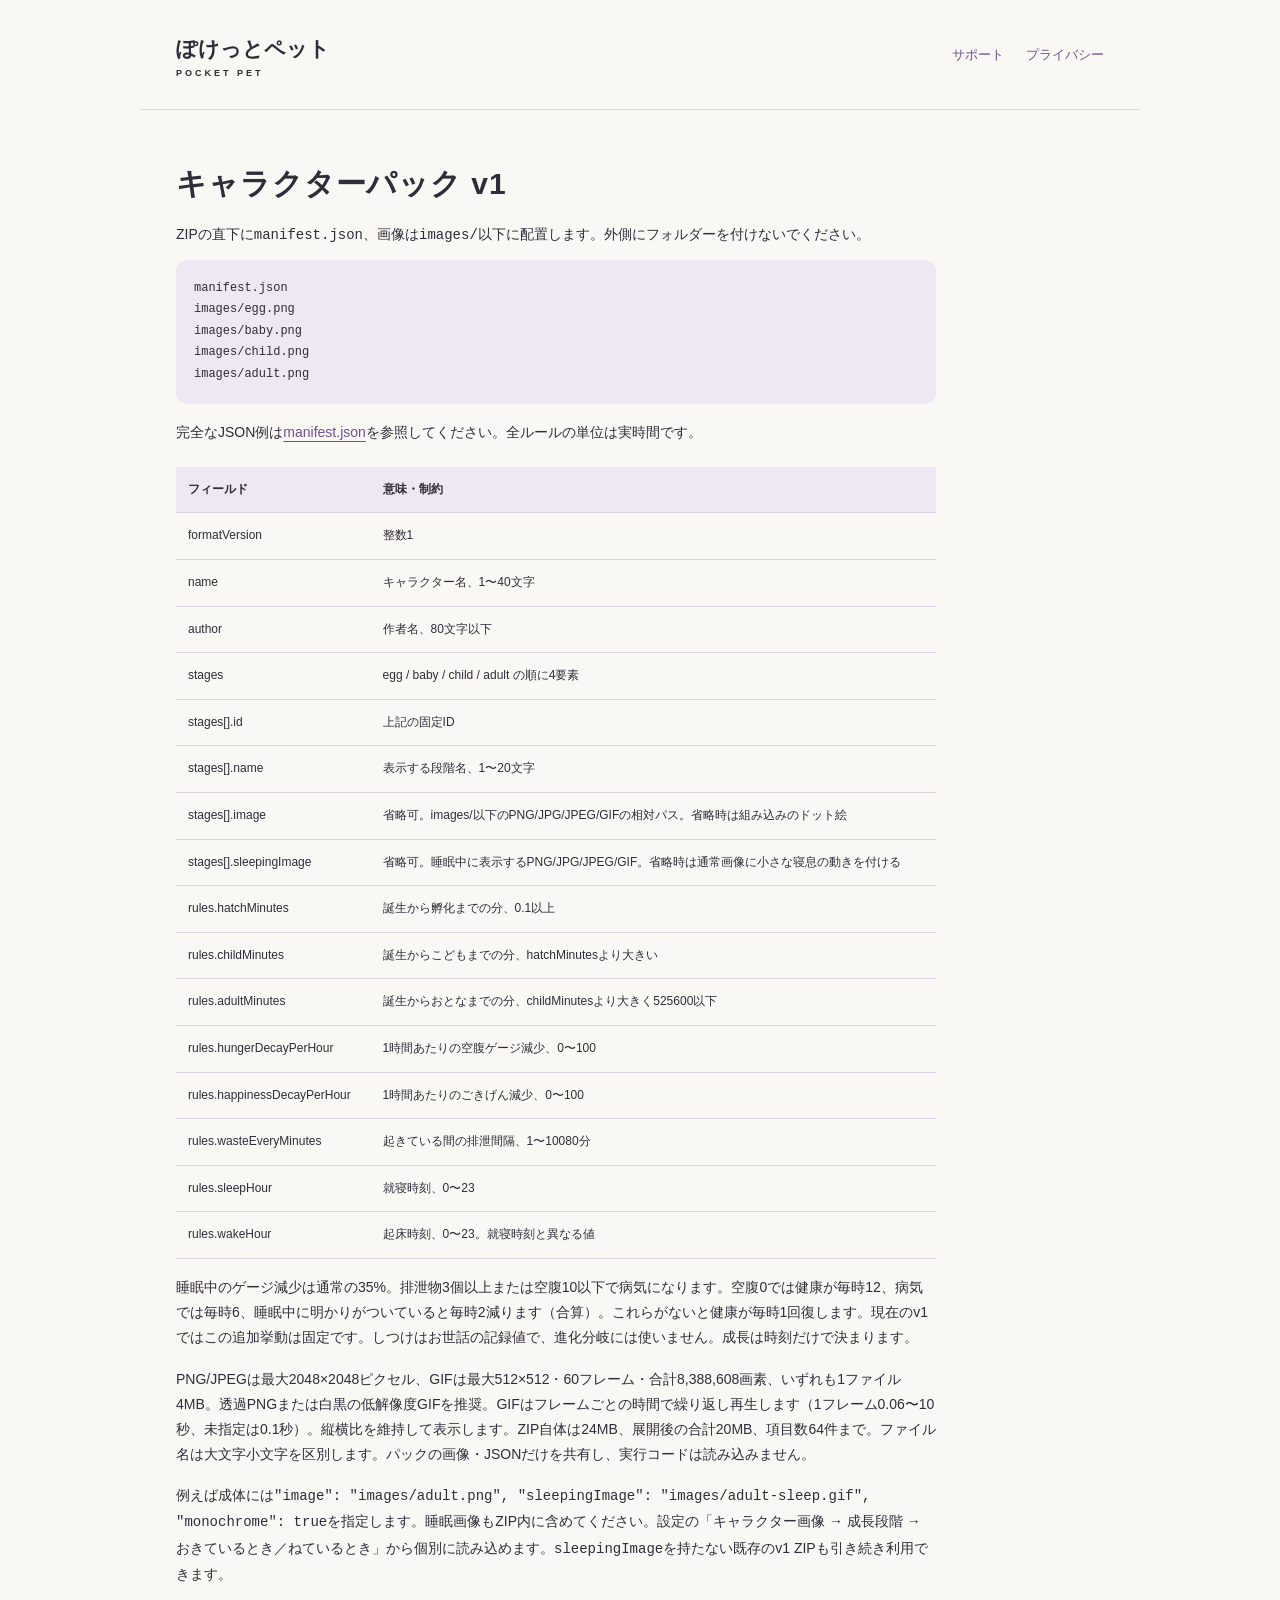
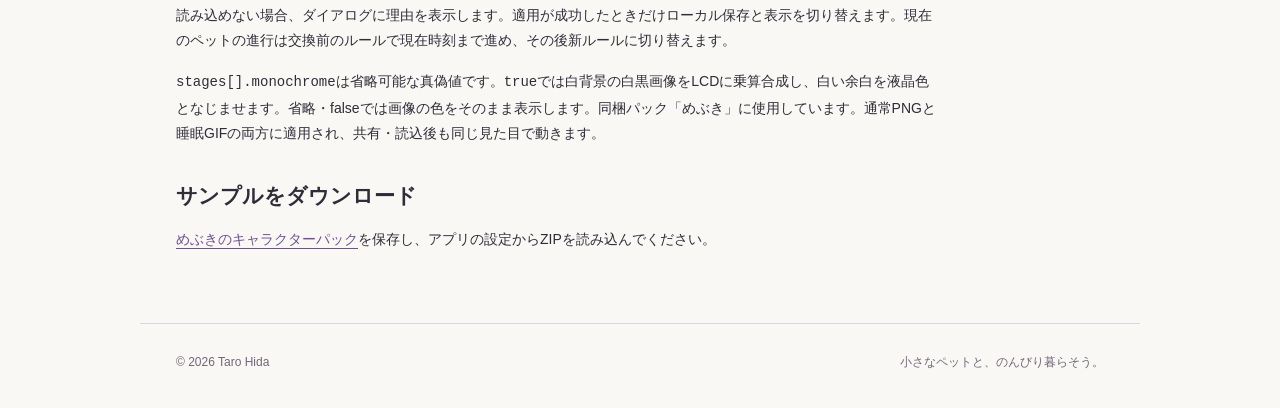
==== character-pack.html @ 826ddc8f "Publish PocketPet support and privacy pages" ====
<!doctype html>
<html lang="ja"><head><meta charset="utf-8"><meta name="viewport" content="width=device-width, initial-scale=1">
<meta name="description" content="ぽけっとペットの使い方、お問い合わせ、プライバシーポリシー。3つのボタンで育てるドットペット。">
<title>キャラクターパック形式 | ぽけっとペット</title><link rel="icon" href="mebuki.png"><link rel="stylesheet" href="style.css"></head>
<body><header><a class="brand" href="index.html">ぽけっとペット<span>POCKET PET</span></a><nav aria-label="メイン"><a href="index.html">サポート</a><a href="privacy.html">プライバシー</a></nav></header>
<main><article class="document"><h1>キャラクターパック v1</h1>
<p>ZIPの直下に<code>manifest.json</code>、画像は<code>images/</code>以下に配置します。外側にフォルダーを付けないでください。</p>
<pre><code>manifest.json
images/egg.png
images/baby.png
images/child.png
images/adult.png</code></pre>
<p>完全なJSON例は<a href="manifest.json">manifest.json</a>を参照してください。全ルールの単位は実時間です。</p>
<div class="table-scroll"><table><thead><tr><th>フィールド</th><th>意味・制約</th></tr></thead><tbody>
<tr><td>formatVersion</td><td>整数1</td></tr>
<tr><td>name</td><td>キャラクター名、1〜40文字</td></tr>
<tr><td>author</td><td>作者名、80文字以下</td></tr>
<tr><td>stages</td><td>egg / baby / child / adult の順に4要素</td></tr>
<tr><td>stages[].id</td><td>上記の固定ID</td></tr>
<tr><td>stages[].name</td><td>表示する段階名、1〜20文字</td></tr>
<tr><td>stages[].image</td><td>省略可。images/以下のPNG/JPG/JPEG/GIFの相対パス。省略時は組み込みのドット絵</td></tr>
<tr><td>stages[].sleepingImage</td><td>省略可。睡眠中に表示するPNG/JPG/JPEG/GIF。省略時は通常画像に小さな寝息の動きを付ける</td></tr>
<tr><td>rules.hatchMinutes</td><td>誕生から孵化までの分、0.1以上</td></tr>
<tr><td>rules.childMinutes</td><td>誕生からこどもまでの分、hatchMinutesより大きい</td></tr>
<tr><td>rules.adultMinutes</td><td>誕生からおとなまでの分、childMinutesより大きく525600以下</td></tr>
<tr><td>rules.hungerDecayPerHour</td><td>1時間あたりの空腹ゲージ減少、0〜100</td></tr>
<tr><td>rules.happinessDecayPerHour</td><td>1時間あたりのごきげん減少、0〜100</td></tr>
<tr><td>rules.wasteEveryMinutes</td><td>起きている間の排泄間隔、1〜10080分</td></tr>
<tr><td>rules.sleepHour</td><td>就寝時刻、0〜23</td></tr>
<tr><td>rules.wakeHour</td><td>起床時刻、0〜23。就寝時刻と異なる値</td></tr>
</tbody></table></div>
<p>睡眠中のゲージ減少は通常の35%。排泄物3個以上または空腹10以下で病気になります。空腹0では健康が毎時12、病気では毎時6、睡眠中に明かりがついていると毎時2減ります（合算）。これらがないと健康が毎時1回復します。現在のv1ではこの追加挙動は固定です。しつけはお世話の記録値で、進化分岐には使いません。成長は時刻だけで決まります。</p>
<p>PNG/JPEGは最大2048×2048ピクセル、GIFは最大512×512・60フレーム・合計8,388,608画素、いずれも1ファイル4MB。透過PNGまたは白黒の低解像度GIFを推奨。GIFはフレームごとの時間で繰り返し再生します（1フレーム0.06〜10秒、未指定は0.1秒）。縦横比を維持して表示します。ZIP自体は24MB、展開後の合計20MB、項目数64件まで。ファイル名は大文字小文字を区別します。パックの画像・JSONだけを共有し、実行コードは読み込みません。</p>
<p>例えば成体には<code>&quot;image&quot;: &quot;images/adult.png&quot;, &quot;sleepingImage&quot;: &quot;images/adult-sleep.gif&quot;, &quot;monochrome&quot;: true</code>を指定します。睡眠画像もZIP内に含めてください。設定の「キャラクター画像 → 成長段階 → おきているとき／ねているとき」から個別に読み込めます。<code>sleepingImage</code>を持たない既存のv1 ZIPも引き続き利用できます。</p>
<p>読み込めない場合、ダイアログに理由を表示します。適用が成功したときだけローカル保存と表示を切り替えます。現在のペットの進行は交換前のルールで現在時刻まで進め、その後新ルールに切り替えます。</p>
<p><code>stages[].monochrome</code>は省略可能な真偽値です。<code>true</code>では白背景の白黒画像をLCDに乗算合成し、白い余白を液晶色となじませます。省略・falseでは画像の色をそのまま表示します。同梱パック「めぶき」に使用しています。通常PNGと睡眠GIFの両方に適用され、共有・読込後も同じ見た目で動きます。</p>
<h2>サンプルをダウンロード</h2>
<p><a href="MebukiPack.zip">めぶきのキャラクターパック</a>を保存し、アプリの設定からZIPを読み込んでください。</p></article></main><footer>© 2026 Taro Hida<span>小さなペットと、のんびり暮らそう。</span></footer></body></html>
---- style.css ----
:root{color-scheme:light;--paper:#faf8f4;--ink:#302c39;--purple:#6f518f;--line:#ddd5e4;--lcd:#b7c592}*{box-sizing:border-box}body{margin:0;background:var(--paper);color:var(--ink);font-family:-apple-system,BlinkMacSystemFont,"Hiragino Kaku Gothic ProN","Noto Sans JP",sans-serif;line-height:1.8}a{color:var(--purple);text-underline-offset:4px}header,main,footer{max-width:1000px;margin:auto;padding:0 36px}header{display:flex;align-items:center;justify-content:space-between;gap:20px;min-height:110px;border-bottom:1px solid var(--line)}.brand{color:var(--ink);font-size:21px;font-weight:800;text-decoration:none;white-space:nowrap}.brand span{display:block;font-size:9px;letter-spacing:3px;line-height:1.2}nav{display:flex;gap:22px;font-size:13px}nav a{text-decoration:none}h1,h2,h3,p{margin:0}h1{font-size:clamp(32px,5vw,49px);line-height:1.45;letter-spacing:.03em}h2{font-size:27px;line-height:1.5}h3{font-size:17px}.eyebrow{color:var(--purple);font-size:11px;font-weight:700;letter-spacing:.13em;margin-bottom:13px}.hero{display:flex;align-items:center;justify-content:space-between;gap:40px;padding:70px 0}.hero p:not(.eyebrow){margin-top:22px;font-size:14px}.badge{font-size:11px!important;color:#675d72}.pet-window{flex-shrink:0;background:var(--lcd);width:270px;height:260px;border:9px solid #d8cae8;box-shadow:inset 0 0 0 2px #859060;border-radius:42px;display:flex;align-items:center;justify-content:center;flex-direction:column}.pet-window img{image-rendering:pixelated;mix-blend-mode:multiply}.pet-window span{font-size:12px;font-weight:700;color:#39492b}.contact{border:1px solid var(--line);border-radius:22px;padding:32px;display:grid;grid-template-columns:1fr auto;align-items:center;gap:20px;background:#fff}.contact p:not(.eyebrow){font-size:13px;margin-top:10px}.button{display:inline-flex;gap:20px;align-items:center;background:var(--purple);color:white;text-decoration:none;border-radius:100px;padding:13px 22px;font-size:14px;font-weight:600;white-space:nowrap}.contact-note{grid-column:1/-1;color:#706777;max-width:680px}.guide,.faq{padding:60px 0 0}.controls{display:grid;grid-template-columns:repeat(3,1fr);margin-top:28px;gap:20px}.controls article{padding:25px 10px;text-align:center;background:#eee8f4;border-radius:18px}.controls b{width:38px;height:38px;display:inline-flex;align-items:center;justify-content:center;border-radius:50%;background:#bdaccf;box-shadow:0 3px 0 #a18eB5;margin-bottom:15px}.controls p{font-size:13px;margin-top:9px;color:#665c6e}details{border-bottom:1px solid var(--line);padding:20px 0}summary{cursor:pointer;font-weight:650;font-size:15px}details p{font-size:14px;color:#635c69;margin-top:15px;max-width:760px}.faq h2{margin-bottom:16px}footer{margin-top:70px;padding-top:28px;padding-bottom:40px;border-top:1px solid var(--line);font-size:12px;display:flex;justify-content:space-between;gap:15px;color:#716777}.document{max-width:760px;padding:52px 0 0}.document h1{font-size:30px}.document h2{font-size:21px;margin-top:34px}.document p{margin-top:16px;font-size:14px;overflow-wrap:anywhere}.document .list-item{margin-top:7px}pre{background:#eee8f4;padding:18px;border-radius:12px;overflow:auto;font-size:12px}code{font-family:ui-monospace,monospace}a:focus-visible,summary:focus-visible{outline:3px solid #9572b7;outline-offset:5px}@media(max-width:650px){header,main,footer{padding-left:22px;padding-right:22px}header{min-height:100px;align-items:flex-start;justify-content:center;flex-direction:column;gap:10px;padding-top:18px;padding-bottom:18px}nav{gap:20px;font-size:12px}.brand{font-size:19px}.hero{padding:44px 0;gap:30px;flex-direction:column;align-items:flex-start}.hero h1{font-size:38px}.hero .pet-window{align-self:center;width:240px;height:240px}.hero .pet-window img{width:168px;height:168px}.contact{padding:24px;display:block}.contact .button{margin-top:20px;max-width:100%;font-size:13px;padding:12px 17px}.contact .contact-note{margin-top:20px}.guide,.faq{padding-top:44px}.controls{gap:9px}.controls article{padding:22px 4px}.controls h3{font-size:15px}.controls p{font-size:11px}h2{font-size:23px}footer{display:block}footer span{display:block;margin-top:8px}.document h1{font-size:26px}}

.table-scroll{overflow:auto;margin-top:22px}table{border-collapse:collapse;min-width:520px;width:100%;font-size:12px}th,td{text-align:left;padding:12px;border-bottom:1px solid var(--line);vertical-align:top}th{background:#eee8f4}td:first-child{white-space:nowrap}
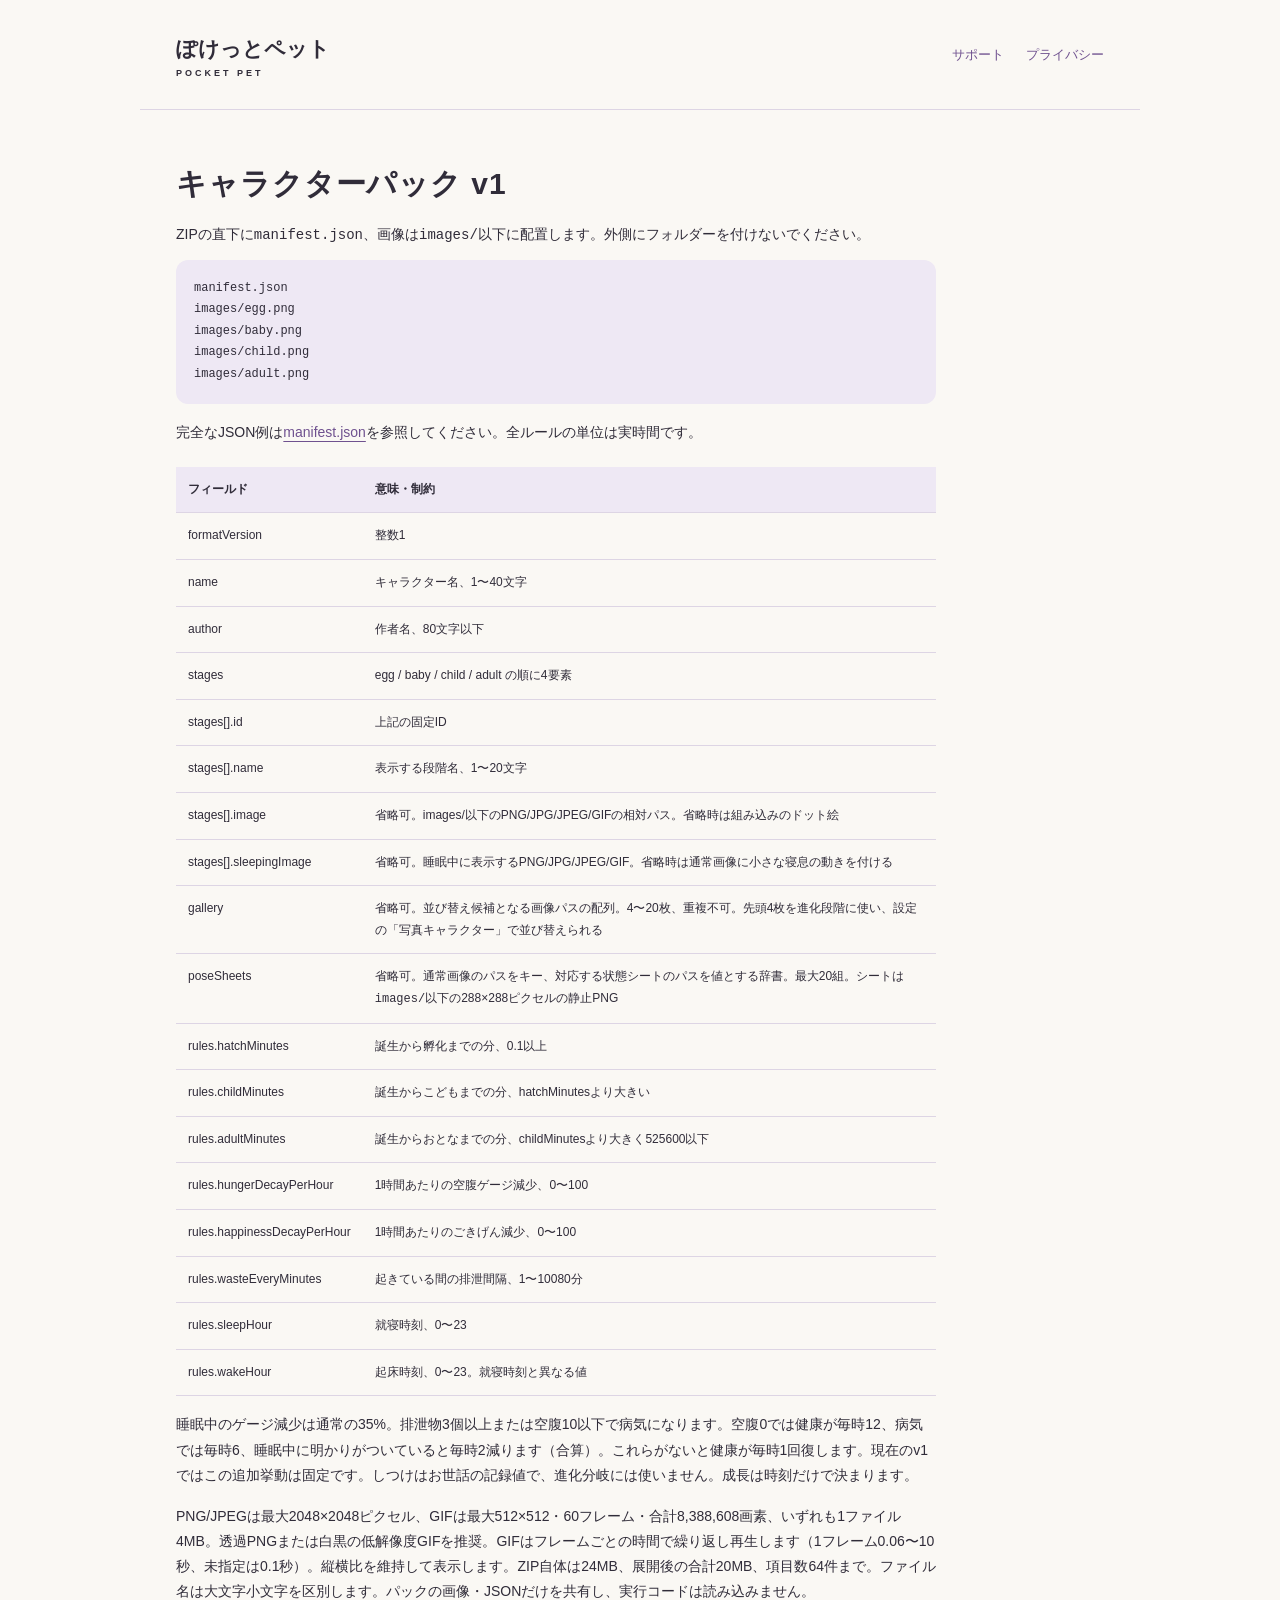
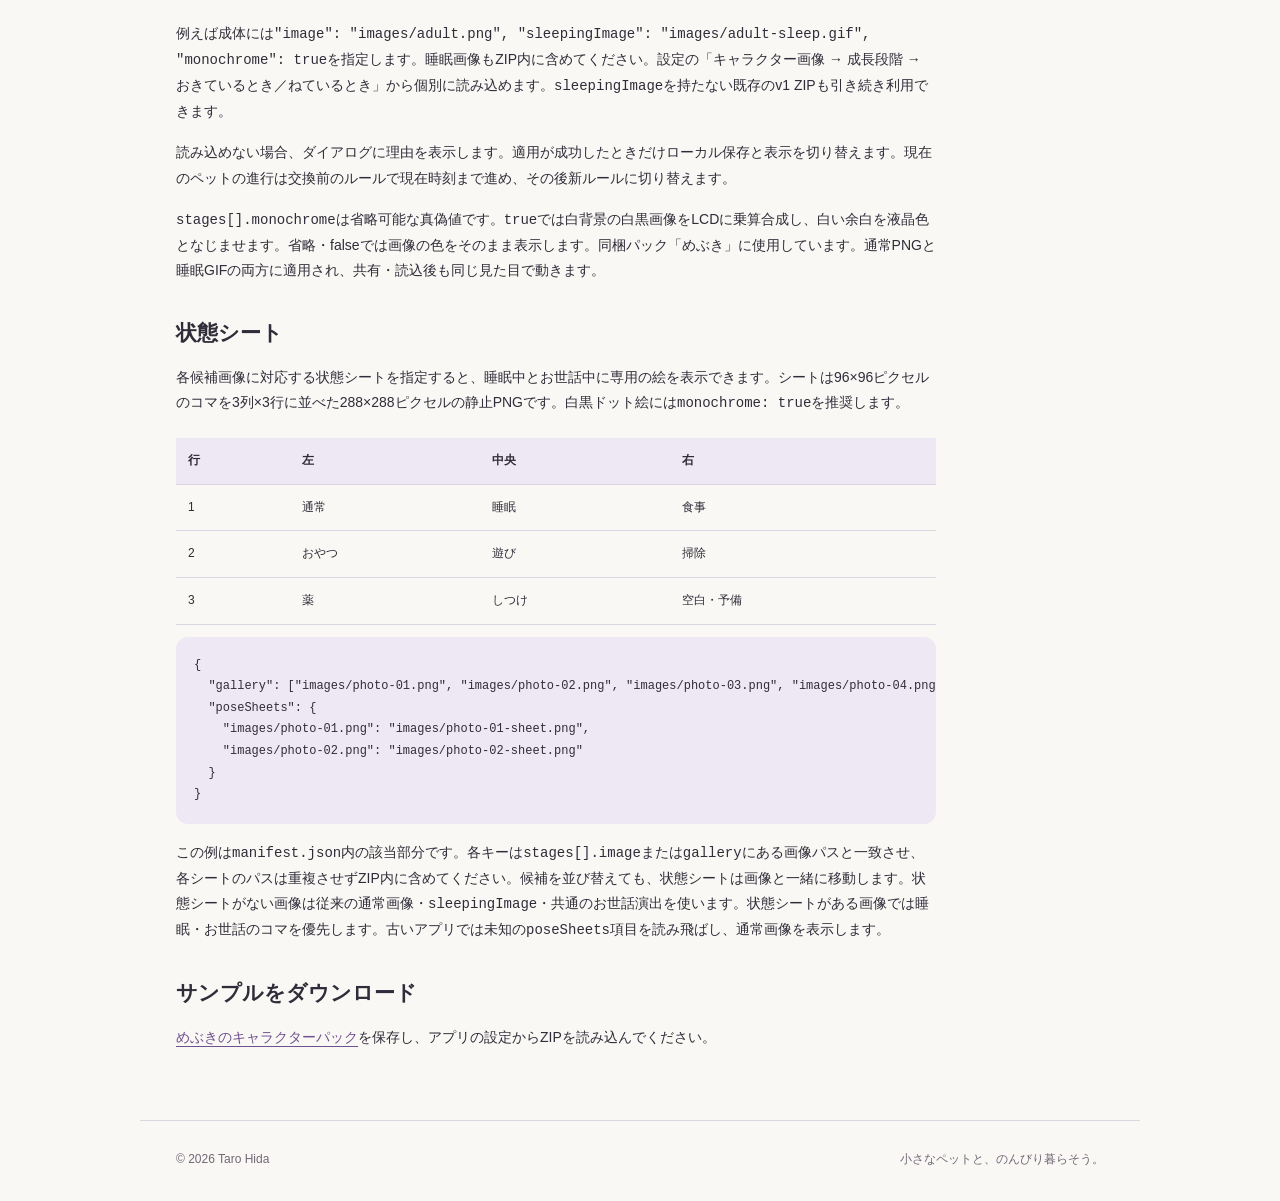
==== commit 98a8bd78: "Document gallery and pose sheet ZIP format" ====
--- a/character-pack.html
+++ b/character-pack.html
@@ -20,6 +20,8 @@
 <tr><td>stages[].name</td><td>表示する段階名、1〜20文字</td></tr>
 <tr><td>stages[].image</td><td>省略可。images/以下のPNG/JPG/JPEG/GIFの相対パス。省略時は組み込みのドット絵</td></tr>
 <tr><td>stages[].sleepingImage</td><td>省略可。睡眠中に表示するPNG/JPG/JPEG/GIF。省略時は通常画像に小さな寝息の動きを付ける</td></tr>
+<tr><td>gallery</td><td>省略可。並び替え候補となる画像パスの配列。4〜20枚、重複不可。先頭4枚を進化段階に使い、設定の「写真キャラクター」で並び替えられる</td></tr>
+<tr><td>poseSheets</td><td>省略可。通常画像のパスをキー、対応する状態シートのパスを値とする辞書。最大20組。シートは<code>images/</code>以下の288×288ピクセルの静止PNG</td></tr>
 <tr><td>rules.hatchMinutes</td><td>誕生から孵化までの分、0.1以上</td></tr>
 <tr><td>rules.childMinutes</td><td>誕生からこどもまでの分、hatchMinutesより大きい</td></tr>
 <tr><td>rules.adultMinutes</td><td>誕生からおとなまでの分、childMinutesより大きく525600以下</td></tr>
@@ -34,5 +36,20 @@
 <p>例えば成体には<code>&quot;image&quot;: &quot;images/adult.png&quot;, &quot;sleepingImage&quot;: &quot;images/adult-sleep.gif&quot;, &quot;monochrome&quot;: true</code>を指定します。睡眠画像もZIP内に含めてください。設定の「キャラクター画像 → 成長段階 → おきているとき／ねているとき」から個別に読み込めます。<code>sleepingImage</code>を持たない既存のv1 ZIPも引き続き利用できます。</p>
 <p>読み込めない場合、ダイアログに理由を表示します。適用が成功したときだけローカル保存と表示を切り替えます。現在のペットの進行は交換前のルールで現在時刻まで進め、その後新ルールに切り替えます。</p>
 <p><code>stages[].monochrome</code>は省略可能な真偽値です。<code>true</code>では白背景の白黒画像をLCDに乗算合成し、白い余白を液晶色となじませます。省略・falseでは画像の色をそのまま表示します。同梱パック「めぶき」に使用しています。通常PNGと睡眠GIFの両方に適用され、共有・読込後も同じ見た目で動きます。</p>
+<h2>状態シート</h2>
+<p>各候補画像に対応する状態シートを指定すると、睡眠中とお世話中に専用の絵を表示できます。シートは96×96ピクセルのコマを3列×3行に並べた288×288ピクセルの静止PNGです。白黒ドット絵には<code>monochrome: true</code>を推奨します。</p>
+<div class="table-scroll"><table><thead><tr><th>行</th><th>左</th><th>中央</th><th>右</th></tr></thead><tbody>
+<tr><td>1</td><td>通常</td><td>睡眠</td><td>食事</td></tr>
+<tr><td>2</td><td>おやつ</td><td>遊び</td><td>掃除</td></tr>
+<tr><td>3</td><td>薬</td><td>しつけ</td><td>空白・予備</td></tr>
+</tbody></table></div>
+<pre><code>{
+  &quot;gallery&quot;: [&quot;images/photo-01.png&quot;, &quot;images/photo-02.png&quot;, &quot;images/photo-03.png&quot;, &quot;images/photo-04.png&quot;],
+  &quot;poseSheets&quot;: {
+    &quot;images/photo-01.png&quot;: &quot;images/photo-01-sheet.png&quot;,
+    &quot;images/photo-02.png&quot;: &quot;images/photo-02-sheet.png&quot;
+  }
+}</code></pre>
+<p>この例は<code>manifest.json</code>内の該当部分です。各キーは<code>stages[].image</code>または<code>gallery</code>にある画像パスと一致させ、各シートのパスは重複させずZIP内に含めてください。候補を並び替えても、状態シートは画像と一緒に移動します。状態シートがない画像は従来の通常画像・<code>sleepingImage</code>・共通のお世話演出を使います。状態シートがある画像では睡眠・お世話のコマを優先します。古いアプリでは未知の<code>poseSheets</code>項目を読み飛ばし、通常画像を表示します。</p>
 <h2>サンプルをダウンロード</h2>
 <p><a href="MebukiPack.zip">めぶきのキャラクターパック</a>を保存し、アプリの設定からZIPを読み込んでください。</p></article></main><footer>© 2026 Taro Hida<span>小さなペットと、のんびり暮らそう。</span></footer></body></html>
